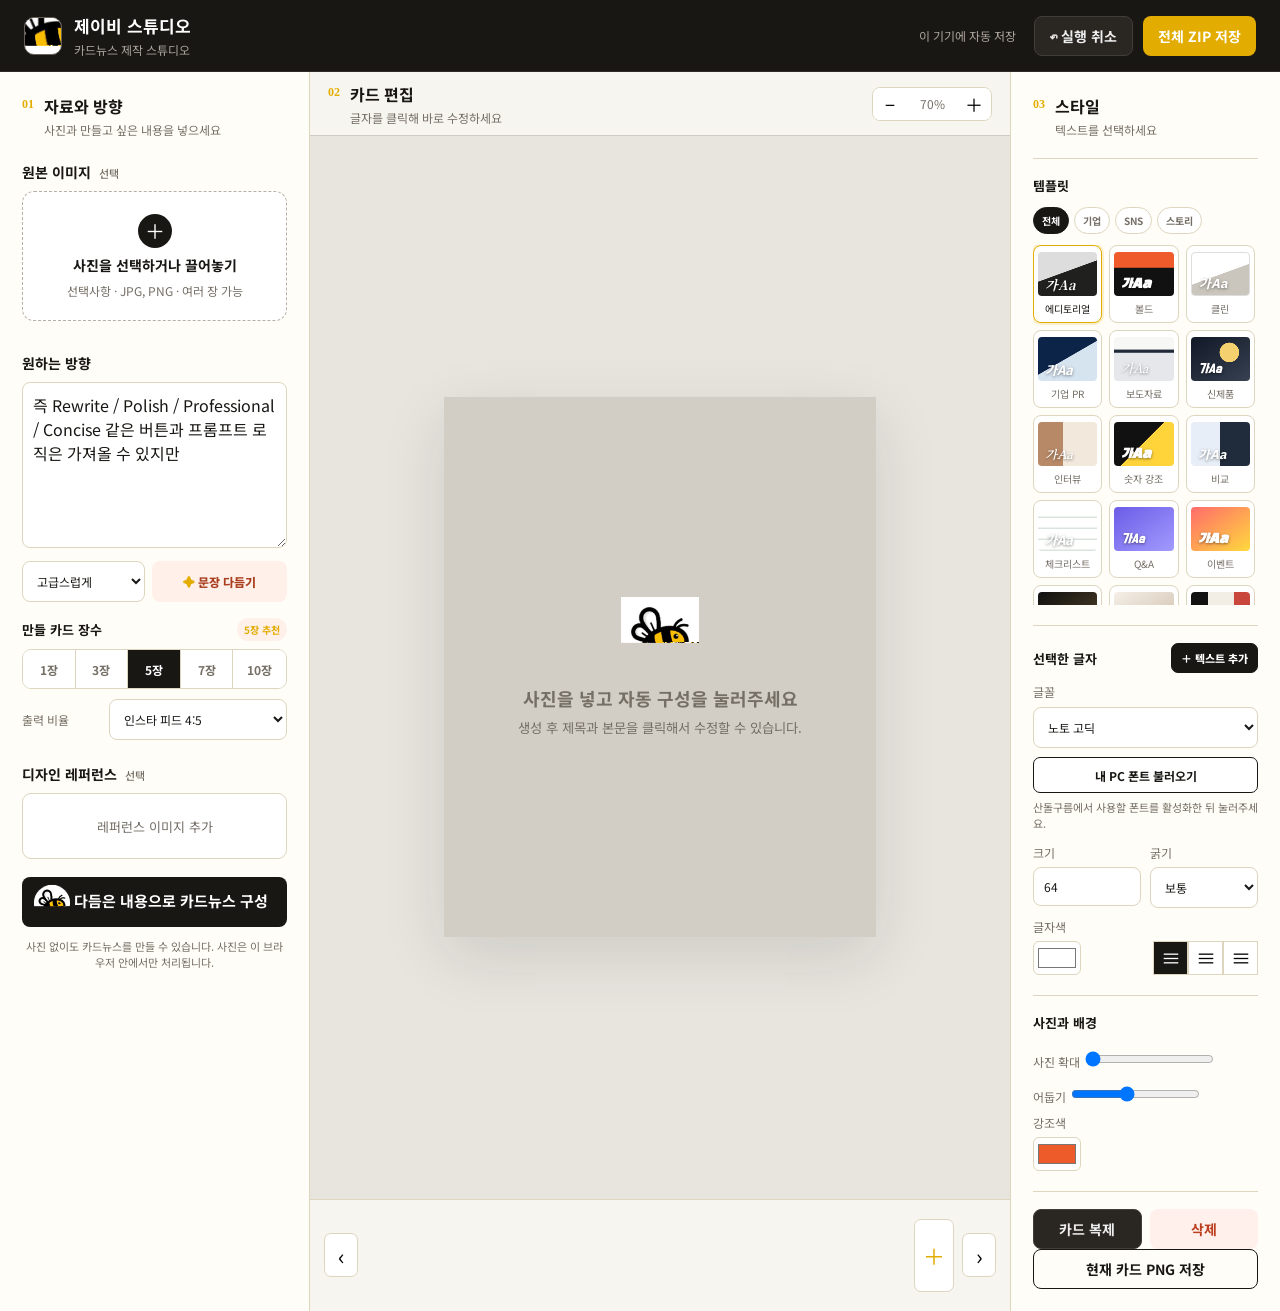
==== index.html @ f5974ac3 "Bust CSS cache for bee logo display" ====
<!doctype html>
<html lang="ko">
<head>
  <meta charset="UTF-8" />
  <meta name="viewport" content="width=device-width, initial-scale=1.0" />
  <meta name="theme-color" content="#191714" />
  <meta name="description" content="사진과 방향성을 넣어 편집 가능한 카드뉴스를 자동 구성하는 제작 도구" />
  <title>제이비 스튜디오</title>
  <link rel="preconnect" href="https://fonts.googleapis.com" />
  <link rel="preconnect" href="https://fonts.gstatic.com" crossorigin />
  <link href="https://fonts.googleapis.com/css2?family=Black+Han+Sans&family=Do+Hyeon&family=Gowun+Batang:wght@400;700&family=IBM+Plex+Sans+KR:wght@400;600;700&family=Nanum+Myeongjo:wght@400;700;800&family=Noto+Sans+KR:wght@400;600;700;900&family=Noto+Serif+KR:wght@400;600;700;900&display=swap" rel="stylesheet" />
  <link rel="manifest" href="./manifest.webmanifest" />
  <link rel="icon" type="image/png" href="./logo-bee.png?v=1" />
  <link rel="stylesheet" href="./app.css?v=20260922-logozoom1" />
</head>
<body>
  <header class="topbar">
    <div class="brand">
      <span class="brand-mark bee-mark"><img src="./logo-bee.png?v=1" alt="제이비 스튜디오 벌 캐릭터"></span>
      <div><strong>제이비 스튜디오</strong><small>카드뉴스 제작 스튜디오</small></div>
    </div>
    <div class="top-actions">
      <span id="saveState" class="save-state">이 기기에 자동 저장</span>
      <button class="button ghost" id="undoBtn" title="실행 취소">↶ <span>실행 취소</span></button>
      <button class="button primary" id="downloadAllBtn">전체 ZIP 저장</button>
    </div>
  </header>

  <main class="workspace">
    <aside class="setup-panel panel">
      <div class="panel-title"><span>01</span><div><strong>자료와 방향</strong><small>사진과 만들고 싶은 내용을 넣으세요</small></div></div>

      <label class="field-label" for="imageInput">원본 이미지 <em>선택</em></label>
      <label class="dropzone" id="dropzone">
        <input id="imageInput" type="file" accept="image/*" multiple hidden />
        <span class="drop-icon">＋</span>
        <strong>사진을 선택하거나 끌어놓기</strong>
        <small>선택사항 · JPG, PNG · 여러 장 가능</small>
      </label>
      <div id="imageList" class="image-list"></div>

      <label class="field-label" for="directionInput">원하는 방향</label>
      <textarea id="directionInput" rows="6" placeholder="예) 신제품 발표 현장을 소개하는 카드뉴스. 전문적이지만 어렵지 않게, 첫 장은 강한 제목으로 만들어줘.">즉 Rewrite / Polish / Professional / Concise 같은 버튼과 프롬프트 로직은 가져올 수 있지만</textarea>
      <div class="wash-tools">
        <select id="toneSelect" aria-label="문장 톤">
          <option value="premium">고급스럽게</option>
          <option value="press">보도자료 톤</option>
          <option value="social">친근한 SNS 톤</option>
          <option value="bold">짧고 강하게</option>
          <option value="warm">따뜻하고 감성적으로</option>
        </select>
        <button id="polishDirection" type="button"><span>✦</span> 문장 다듬기</button>
      </div>
      <button id="restoreDirection" class="restore-direction" type="button" hidden>원래 문장으로 되돌리기</button>

      <div class="count-section">
        <div class="count-heading"><span>만들 카드 장수</span><small>5장 추천</small></div>
        <input id="cardCount" type="hidden" value="5" />
        <div class="count-tabs" role="group" aria-label="만들 카드 장수">
          <button type="button" data-count="1">1장</button>
          <button type="button" data-count="3">3장</button>
          <button type="button" data-count="5" class="active">5장</button>
          <button type="button" data-count="7">7장</button>
          <button type="button" data-count="10">10장</button>
        </div>
      </div>
      <div class="ratio-field">
        <label for="ratioSelect">출력 비율</label>
        <select id="ratioSelect"><option value="4:5" selected>인스타 피드 4:5</option><option value="1:1">정사각형 1:1</option><option value="9:16">스토리·릴스 9:16</option></select>
      </div>

      <label class="field-label" for="referenceInput">디자인 레퍼런스 <em>선택</em></label>
      <label class="reference-box" id="referenceBox">
        <input id="referenceInput" type="file" accept="image/*" hidden />
        <span id="referenceText">레퍼런스 이미지 추가</span>
        <img id="referencePreview" alt="" hidden />
      </label>

      <button id="generateBtn" class="button generate"><img class="button-bee" src="./logo-bee.png?v=1" alt=""> 다듬은 내용으로 카드뉴스 구성</button>
      <p class="privacy-note">사진 없이도 카드뉴스를 만들 수 있습니다. 사진은 이 브라우저 안에서만 처리됩니다.</p>
    </aside>

    <section class="editor-panel">
      <div class="editor-toolbar">
        <div class="step-title"><span>02</span><div><strong>카드 편집</strong><small>글자를 클릭해 바로 수정하세요</small></div></div>
        <div class="zoom-group">
          <button id="zoomOut" aria-label="축소">−</button><span id="zoomValue">70%</span><button id="zoomIn" aria-label="확대">＋</button>
        </div>
      </div>
      <div class="stage-wrap" id="stageWrap">
        <div id="stageScaler" class="stage-scaler">
          <div id="cardStage" class="card-stage" aria-label="카드 편집 화면">
            <div class="empty-stage" id="emptyStage">
              <img class="empty-bee" src="./logo-bee.png?v=1" alt=""><strong>사진을 넣고 자동 구성을 눌러주세요</strong><small>생성 후 제목과 본문을 클릭해서 수정할 수 있습니다.</small>
            </div>
          </div>
        </div>
      </div>
      <div class="page-strip">
        <button id="prevPage" class="strip-nav" aria-label="이전 카드">‹</button>
        <div id="thumbnails" class="thumbnails"></div>
        <button id="addPage" class="add-page" title="카드 추가">＋</button>
        <button id="nextPage" class="strip-nav" aria-label="다음 카드">›</button>
      </div>
    </section>

    <aside class="style-panel panel">
      <div class="panel-title"><span>03</span><div><strong>스타일</strong><small id="selectionLabel">텍스트를 선택하세요</small></div></div>

      <div class="style-section">
        <h3>템플릿</h3>
        <div class="template-filter" role="group" aria-label="템플릿 카테고리">
          <button class="active" data-template-filter="all">전체</button>
          <button data-template-filter="business">기업</button>
          <button data-template-filter="social">SNS</button>
          <button data-template-filter="story">스토리</button>
        </div>
        <div class="template-grid template-gallery">
          <button class="template active" data-template="editorial" data-category="business"><i class="t-editorial"></i><span>에디토리얼</span></button>
          <button class="template" data-template="bold" data-category="social"><i class="t-bold"></i><span>볼드</span></button>
          <button class="template" data-template="clean" data-category="business"><i class="t-clean"></i><span>클린</span></button>
          <button class="template" data-template="corporate" data-category="business"><i class="t-corporate"></i><span>기업 PR</span></button>
          <button class="template" data-template="press" data-category="business"><i class="t-press"></i><span>보도자료</span></button>
          <button class="template" data-template="product" data-category="business"><i class="t-product"></i><span>신제품</span></button>
          <button class="template" data-template="interview" data-category="story"><i class="t-interview"></i><span>인터뷰</span></button>
          <button class="template" data-template="stats" data-category="business"><i class="t-stats"></i><span>숫자 강조</span></button>
          <button class="template" data-template="compare" data-category="business"><i class="t-compare"></i><span>비교</span></button>
          <button class="template" data-template="checklist" data-category="social"><i class="t-checklist"></i><span>체크리스트</span></button>
          <button class="template" data-template="qa" data-category="social"><i class="t-qa"></i><span>Q&A</span></button>
          <button class="template" data-template="event" data-category="social"><i class="t-event"></i><span>이벤트</span></button>
          <button class="template" data-template="premium" data-category="story"><i class="t-premium"></i><span>프리미엄</span></button>
          <button class="template" data-template="quote" data-category="story"><i class="t-quote"></i><span>인용문</span></button>
          <button class="template" data-template="magazine" data-category="story"><i class="t-magazine"></i><span>매거진</span></button>
          <button class="template" data-template="announcement" data-category="business"><i class="t-announcement"></i><span>공지형</span></button>
          <button class="template" data-template="tips" data-category="social"><i class="t-tips"></i><span>팁 리스트</span></button>
          <button class="template" data-template="profile" data-category="story"><i class="t-profile"></i><span>프로필 카드</span></button>
          <button class="template" data-template="minimalcenter" data-category="story"><i class="t-minimalcenter"></i><span>미니멀 센터</span></button>
        </div>
      </div>

      <div class="style-section" id="textControls">
        <div class="text-section-head"><h3>선택한 글자</h3><button id="addTextLayer" class="add-text-button" type="button">＋ 텍스트 추가</button></div>
        <label class="control-label">글꼴
          <select id="fontFamily">
            <option value="'Noto Sans KR', Pretendard, Arial, sans-serif">노토 고딕</option>
            <option value="'IBM Plex Sans KR', Pretendard, Arial, sans-serif">IBM Plex KR</option>
            <option value="'Noto Serif KR', 'Nanum Myeongjo', serif">노토 명조</option>
            <option value="'Nanum Myeongjo', 'Noto Serif KR', serif">나눔명조</option>
            <option value="'Gowun Batang', 'Noto Serif KR', serif">고운바탕</option>
            <option value="'Do Hyeon', 'Noto Sans KR', sans-serif">도현</option>
            <option value="'Black Han Sans', 'Noto Sans KR', sans-serif">블랙한산스</option>
          </select>
        </label>
        <button id="loadLocalFonts" class="local-font-button" type="button">내 PC 폰트 불러오기</button>
        <p id="localFontStatus" class="local-font-status">산돌구름에서 사용할 폰트를 활성화한 뒤 눌러주세요.</p>
        <div class="split-fields">
          <label><span>크기</span><input id="fontSize" type="number" min="18" max="160" value="64" /></label>
          <label><span>굵기</span><select id="fontWeight"><option value="400">보통</option><option value="600">굵게</option><option value="800">매우 굵게</option></select></label>
        </div>
        <div class="color-row">
          <label><span>글자색</span><input id="fontColor" type="color" value="#ffffff" /></label>
          <div class="align-buttons" role="group" aria-label="정렬">
            <button data-align="left" class="active">≡</button><button data-align="center">≡</button><button data-align="right">≡</button>
          </div>
        </div>
      </div>

      <div class="style-section">
        <h3>사진과 배경</h3>
        <label class="control-label">사진 확대 <input id="imageZoom" type="range" min="100" max="200" value="100" /></label>
        <label class="control-label">어둡기 <input id="overlayStrength" type="range" min="0" max="80" value="34" /></label>
        <label class="control-label">강조색 <input id="accentColor" type="color" value="#ee5b2b" /></label>
      </div>

      <div class="style-section page-actions">
        <button id="duplicatePage" class="button ghost">카드 복제</button>
        <button id="deletePage" class="button danger">삭제</button>
      </div>
      <button id="downloadPageBtn" class="button outline">현재 카드 PNG 저장</button>
    </aside>
  </main>

  <div class="toast" id="toast" role="status"></div>
  <script src="./app.js?v=20260922-templatefix2"></script>
</body>
</html>
---- app.css ----
:root{--ink:#191714;--paper:#f7f2df;--panel:#fffdf7;--line:#ddd5bd;--accent:#e2ad00;--muted:#756f66;--white:#fff;--shadow:0 20px 60px rgba(28,24,18,.12)}
*{box-sizing:border-box}
html,body{margin:0;min-height:100%;font-family:Pretendard,"Noto Sans KR",Arial,sans-serif;color:var(--ink);background:var(--paper)}
button,input,textarea,select{font:inherit}
button{cursor:pointer}
.topbar{height:72px;padding:0 24px;background:var(--ink);color:#fff;display:flex;align-items:center;justify-content:space-between;border-bottom:1px solid #2e2a25}
.brand{display:flex;align-items:center;gap:12px}.brand-mark{width:38px;height:38px;border:1px solid #686158;border-radius:10px;display:grid;place-items:center;color:var(--accent);font-family:Georgia,serif;font-size:24px;font-weight:700}.bee-mark{background:#fff;overflow:hidden;padding:0}.bee-mark img{width:100%;height:100%;object-fit:cover;object-position:center;display:block;transform:scale(3.15);transform-origin:center}.brand div,.panel-title div,.step-title div{display:flex;flex-direction:column;gap:3px}.brand strong{font-size:17px}.brand small{font-size:12px;color:#aaa49b}
.top-actions{display:flex;align-items:center;gap:10px}.save-state{font-size:12px;color:#aaa49b;margin-right:8px}
.button{border:0;border-radius:8px;min-height:40px;padding:0 15px;font-weight:700;font-size:14px}.button.primary{background:var(--accent);color:#fff}.button.ghost{background:#2a2723;color:#eee;border:1px solid #423d37}.button.outline{width:100%;background:transparent;border:1px solid var(--ink);color:var(--ink)}.button.danger{background:#fff0ec;color:#bc3f20}
.workspace{display:grid;grid-template-columns:310px minmax(520px,1fr) 270px;min-height:calc(100vh - 72px)}
.panel{background:var(--panel);padding:22px;border-right:1px solid var(--line);overflow-y:auto}.style-panel{border-right:0;border-left:1px solid var(--line)}
.panel-title,.step-title{display:flex;align-items:flex-start;gap:10px}.panel-title>span,.step-title>span{font:700 12px Georgia,serif;color:var(--accent);padding-top:3px}.panel-title strong,.step-title strong{font-size:16px}.panel-title small,.step-title small{font-size:12px;color:var(--muted)}
.field-label{display:block;font-weight:700;font-size:14px;margin:24px 0 9px}.field-label em{font-size:11px;color:var(--muted);font-style:normal;font-weight:500;margin-left:4px}
.dropzone{min-height:130px;border:1.5px dashed #b6afa4;border-radius:12px;display:flex;flex-direction:column;align-items:center;justify-content:center;gap:7px;background:#fff;transition:.2s}.dropzone.drag{border-color:var(--accent);background:#fff7f3}.dropzone strong{font-size:14px}.dropzone small{font-size:12px;color:var(--muted)}.drop-icon{width:34px;height:34px;border-radius:50%;background:var(--ink);color:#fff;display:grid;place-items:center;font-size:20px}
.image-list{display:flex;gap:6px;flex-wrap:wrap;margin-top:8px}.image-chip{width:46px;height:46px;border-radius:7px;overflow:hidden;position:relative;border:1px solid var(--line);background:#ddd}.image-chip img{width:100%;height:100%;object-fit:cover}.image-chip button{position:absolute;right:1px;top:1px;border:0;width:17px;height:17px;border-radius:50%;background:#000b;color:#fff;line-height:14px;padding:0}
textarea,select,input[type=number]{width:100%;border:1px solid var(--line);background:#fff;border-radius:8px;padding:10px;color:var(--ink);outline:none}textarea:focus,select:focus,input:focus{border-color:var(--accent)}
.wash-tools{display:grid;grid-template-columns:1fr 1.1fr;gap:7px;margin-top:8px}.wash-tools select{font-size:12px}.wash-tools button{border:0;border-radius:8px;background:#fff0ea;color:#a93f1e;font-size:12px;font-weight:800}.wash-tools button span{color:var(--accent)}.restore-direction{border:0;background:transparent;color:var(--muted);font-size:11px;text-decoration:underline;padding:7px 2px 0}
.split-fields{display:grid;grid-template-columns:1fr 1fr;gap:9px;margin-top:10px}.split-fields label,.control-label{font-size:12px;color:var(--muted)}.split-fields label span,.control-label{display:block}.split-fields select,.split-fields input{margin-top:6px}
.count-section{margin-top:16px}.count-heading{display:flex;align-items:center;justify-content:space-between;font-size:13px;font-weight:700;margin-bottom:8px}.count-heading small{font-size:10px;color:var(--accent);background:#fff0ea;border-radius:20px;padding:4px 7px}.count-tabs{display:grid;grid-template-columns:repeat(5,1fr);border:1px solid var(--line);border-radius:9px;overflow:hidden;background:#fff}.count-tabs button{height:38px;border:0;border-right:1px solid var(--line);background:#fff;color:var(--muted);font-size:12px;font-weight:700}.count-tabs button:last-child{border-right:0}.count-tabs button.active{background:var(--ink);color:#fff}.ratio-field{display:grid;grid-template-columns:78px 1fr;align-items:center;gap:9px;margin-top:10px}.ratio-field label{font-size:12px;color:var(--muted)}.ratio-field select{font-size:12px}
.reference-box{height:66px;border:1px solid var(--line);border-radius:9px;background:#fff;display:flex;align-items:center;justify-content:center;overflow:hidden;font-size:13px;color:var(--muted)}.reference-box img{width:100%;height:100%;object-fit:cover}
.generate{width:100%;height:50px;margin-top:18px;background:var(--ink);color:#fff;font-size:15px}.generate span{color:var(--accent);margin-right:7px}.button-bee{width:22px;height:22px;object-fit:cover;object-position:center;transform:scale(1.65);vertical-align:middle;margin-right:7px;border-radius:50%}.privacy-note{text-align:center;font-size:11px;color:var(--muted)}
.editor-panel{min-width:0;display:flex;flex-direction:column;background:#e8e5df}.editor-toolbar{height:64px;padding:0 18px;display:flex;align-items:center;justify-content:space-between;border-bottom:1px solid #d1ccc3;background:#f7f5f0}.zoom-group{display:flex;align-items:center;background:#fff;border:1px solid var(--line);border-radius:8px;overflow:hidden}.zoom-group button{border:0;background:#fff;width:34px;height:32px;font-size:18px}.zoom-group span{font-size:12px;width:50px;text-align:center;color:var(--muted)}
.stage-wrap{flex:1;min-height:530px;overflow:auto;display:flex;align-items:center;justify-content:center;padding:28px}.stage-scaler{position:relative;transform-origin:center center}.card-stage{position:relative;width:432px;height:540px;background:#d2cec6;overflow:hidden;box-shadow:var(--shadow);isolation:isolate}.empty-stage{position:absolute;inset:0;display:flex;flex-direction:column;align-items:center;justify-content:center;text-align:center;padding:40px;color:#766f65}.empty-bee{width:78px;height:78px;object-fit:contain;margin-bottom:10px}.empty-stage strong{font-size:18px}.empty-stage small{margin-top:7px;line-height:1.5}
.stage-bg{position:absolute;inset:0;background-size:cover;background-position:center;transform-origin:center}.stage-overlay{position:absolute;inset:0;background:linear-gradient(180deg,rgba(0,0,0,.1),rgba(0,0,0,.72));pointer-events:none}
.text-layer{position:absolute;min-width:80px;max-width:90%;padding:4px 6px;color:#fff;white-space:pre-wrap;line-height:1.18;outline:1px solid transparent;cursor:move;user-select:none}.text-layer:hover{outline:1px dashed #fff8}.text-layer.selected{outline:2px solid var(--accent);background:rgba(0,0,0,.12)}.text-layer[contenteditable=true]{cursor:text;user-select:text}.text-layer .edit-hint{display:none}
.page-strip{height:112px;background:#f7f5f0;border-top:1px solid var(--line);display:flex;align-items:center;gap:8px;padding:12px 14px}.thumbnails{display:flex;gap:8px;overflow-x:auto;flex:1;height:86px;padding:2px}.thumb{flex:0 0 58px;height:73px;border:2px solid transparent;border-radius:5px;overflow:hidden;position:relative;background:#333;padding:0}.thumb.active{border-color:var(--accent)}.thumb img{width:100%;height:100%;object-fit:cover;opacity:.78}.thumb span{position:absolute;left:3px;bottom:2px;color:#fff;font-size:10px;text-shadow:0 1px 3px #000}.strip-nav,.add-page{border:1px solid var(--line);background:#fff;border-radius:7px;width:34px;height:44px;font-size:22px}.add-page{height:73px;flex:0 0 40px;color:var(--accent)}
.style-section{border-top:1px solid var(--line);padding-top:17px;margin-top:20px}.style-section h3{font-size:13px;margin:0 0 12px}.template-grid{display:grid;grid-template-columns:repeat(3,1fr);gap:7px}.template{border:1px solid var(--line);background:#fff;border-radius:8px;padding:6px 4px;color:var(--muted);font-size:10px}.template.active{border-color:var(--accent);color:var(--ink)}.template i{display:block;height:44px;border-radius:4px;margin-bottom:5px}.t-editorial{background:linear-gradient(160deg,#ddd 0 45%,#20201e 46%)}.t-bold{background:linear-gradient(#ef5b2a 0 35%,#111 36%)}.t-clean{background:linear-gradient(160deg,#fff 0 50%,#cac6bd 51%);border:1px solid #ddd}
.control-label select,.control-label input{margin-top:7px;margin-bottom:12px}.color-row{display:flex;align-items:end;justify-content:space-between;margin-top:10px}.color-row label{font-size:12px;color:var(--muted)}input[type=color]{display:block;margin-top:6px;width:48px;height:34px;padding:2px;border:1px solid var(--line);border-radius:6px;background:#fff}.align-buttons{display:flex}.align-buttons button{width:35px;height:34px;border:1px solid var(--line);background:#fff;font-size:20px}.align-buttons button:nth-child(2){transform:rotate(0);text-align:center}.align-buttons button.active{background:var(--ink);color:#fff}.page-actions{display:grid;grid-template-columns:1fr 1fr;gap:8px}.page-actions .button{padding:0 8px}
.local-font-button{width:100%;height:36px;border:1px solid var(--ink);border-radius:7px;background:#fff;color:var(--ink);font-size:12px;font-weight:700;margin:-3px 0 0}.local-font-button:hover{background:var(--ink);color:#fff}.local-font-status{font-size:11px;line-height:1.45;color:var(--muted);margin:7px 0 12px}.local-font-status.success{color:#287047}.local-font-status.error{color:#b3442b}
.toast{position:fixed;left:50%;bottom:26px;transform:translate(-50%,30px);background:var(--ink);color:#fff;padding:12px 18px;border-radius:9px;opacity:0;pointer-events:none;transition:.25s;z-index:100;font-size:14px;box-shadow:var(--shadow)}.toast.show{opacity:1;transform:translate(-50%,0)}
@media(max-width:1050px){.workspace{grid-template-columns:280px minmax(420px,1fr)}.style-panel{grid-column:1/-1;border-left:0;border-top:1px solid var(--line);display:grid;grid-template-columns:repeat(4,1fr);gap:16px}.style-panel>.panel-title{grid-column:1/-1}.style-section{margin-top:0}.style-panel>.button{align-self:end}.stage-wrap{min-height:600px}}
@media(max-width:760px){.topbar{padding:0 12px}.brand small,.save-state,.top-actions .ghost span{display:none}.top-actions{gap:6px}.button{padding:0 10px}.workspace{display:block}.setup-panel,.style-panel{border:0}.editor-panel{min-height:760px}.style-panel{display:block}.stage-wrap{padding:20px 8px;min-height:610px}.card-stage{width:324px;height:405px}.page-strip{position:sticky;bottom:0}.panel{overflow:visible}}

/* Template gallery upgrade */
.template-filter{display:flex;gap:5px;overflow-x:auto;margin-bottom:9px;padding-bottom:2px}.template-filter button{flex:0 0 auto;border:1px solid var(--line);background:#fff;border-radius:999px;padding:5px 8px;font-size:10px;font-weight:700;color:var(--muted)}.template-filter button.active{background:var(--ink);border-color:var(--ink);color:#fff}.template-gallery{grid-template-columns:repeat(3,1fr);max-height:360px;overflow-y:auto;padding-right:3px}.template[hidden]{display:none}.t-corporate{background:linear-gradient(150deg,#0b2447 0 48%,#d6e4f0 49%)}.t-press{background:linear-gradient(#f7f7f5 0 28%,#1f2937 29% 35%,#e5e7eb 36%)}.t-product{background:radial-gradient(circle at 65% 35%,#f4d06f 0 20%,transparent 21%),linear-gradient(145deg,#111827,#374151)}.t-interview{background:linear-gradient(90deg,#b88967 0 42%,#f2e8dc 43%)}.t-stats{background:linear-gradient(135deg,#111 0 48%,#ffd43b 49%)}.t-compare{background:linear-gradient(90deg,#e7eef7 0 49%,#202b3c 50%)}.t-checklist{background:repeating-linear-gradient(180deg,#fff 0 9px,#d9e4dc 10px 11px)}.t-qa{background:linear-gradient(145deg,#6c5ce7,#a29bfe)}.t-event{background:linear-gradient(145deg,#ff6b6b,#ffd93d)}.t-premium{background:linear-gradient(145deg,#101010,#3a3020 60%,#c9a85c)}.t-quote{background:linear-gradient(145deg,#f4efe7,#cdbca8)}.t-magazine{background:linear-gradient(90deg,#111 0 28%,#f2eee6 29% 72%,#c9463d 73%)}

/* Rich template layers */
.template-decor{position:absolute;z-index:2;pointer-events:none;box-sizing:border-box}.text-layer{z-index:3}.stage-overlay{z-index:1}.stage-bg{z-index:0}.decor-symbol{font-family:Georgia,serif;line-height:.8}.decor-badge{display:grid;place-items:center;border-radius:50%;font-weight:900;color:#fff;line-height:1}.decor-kicker{color:#fff;font-weight:800;letter-spacing:.14em}.template{transition:transform .12s ease,border-color .12s ease,box-shadow .12s ease}.template:hover{transform:translateY(-1px);border-color:#aaa}.template.active{box-shadow:0 0 0 2px rgba(226,173,0,.18)}

/* Template typography personalities */
.template i{position:relative;overflow:hidden}.template i::after{content:"가Aa";position:absolute;left:7px;bottom:5px;font-size:13px;line-height:1;font-weight:700;color:#fff;text-shadow:0 1px 3px rgba(0,0,0,.45)}
.t-editorial::after{font-family:'Noto Serif KR',serif}.t-bold::after{font-family:'Black Han Sans',sans-serif;font-weight:400}.t-clean::after{font-family:'IBM Plex Sans KR',sans-serif;color:#222;text-shadow:none}.t-corporate::after{font-family:'Noto Sans KR',sans-serif}.t-press::after{font-family:'Nanum Myeongjo',serif;color:#172033;text-shadow:none}.t-product::after{font-family:'Do Hyeon',sans-serif}.t-interview::after{font-family:'Gowun Batang',serif}.t-stats::after{font-family:'Black Han Sans',sans-serif;color:#111;text-shadow:none}.t-compare::after{font-family:'IBM Plex Sans KR',sans-serif}.t-checklist::after{font-family:'Noto Sans KR',sans-serif;color:#173222;text-shadow:none}.t-qa::after{font-family:'Do Hyeon',sans-serif}.t-event::after{font-family:'Black Han Sans',sans-serif}.t-premium::after{font-family:'Nanum Myeongjo',serif}.t-quote::after{font-family:'Gowun Batang',serif;color:#4d3a2e;text-shadow:none}.t-magazine::after{font-family:'Nanum Myeongjo',serif}

/* OpenDesign-inspired template set (original adaptation) */
.t-announcement{background:linear-gradient(90deg,#2563eb 0 7%,#fff 7% 100%);border:1px solid #dbe2ea}.t-tips{background:linear-gradient(145deg,#fafaf9,#d9f0e9)}.t-profile{background:radial-gradient(circle at 50% 30%,#a78bfa 0 18%,transparent 19%),linear-gradient(#18181b,#27272a)}.t-minimalcenter{background:linear-gradient(145deg,#f8fafc,#e2e8f0)}
.t-announcement::after{font-family:'Noto Sans KR',sans-serif;color:#172033;text-shadow:none}.t-tips::after{font-family:'IBM Plex Sans KR',sans-serif;color:#1c1917;text-shadow:none}.t-profile::after{font-family:'Noto Sans KR',sans-serif}.t-minimalcenter::after{font-family:'Gowun Batang',serif;color:#0f172a;text-shadow:none}
.text-section-head{display:flex;align-items:center;justify-content:space-between;gap:8px;margin-bottom:10px}.text-section-head h3{margin:0}.add-text-button{border:1px solid var(--ink);background:var(--ink);color:#fff;border-radius:7px;padding:6px 9px;font-size:11px;font-weight:800;white-space:nowrap}.add-text-button:hover{opacity:.88}.decor-tip-number{display:grid;place-items:center;border-radius:50%;color:#fff;font-weight:800;line-height:1}

/* Text-only card support */
.stage-bg.text-only{transform:none!important}.thumb-text-only{position:absolute;inset:0;display:block}.thumb:has(.thumb-text-only) span{background:rgba(0,0,0,.45);border-radius:3px;padding:1px 3px}#imageZoom:disabled{opacity:.38;cursor:not-allowed}
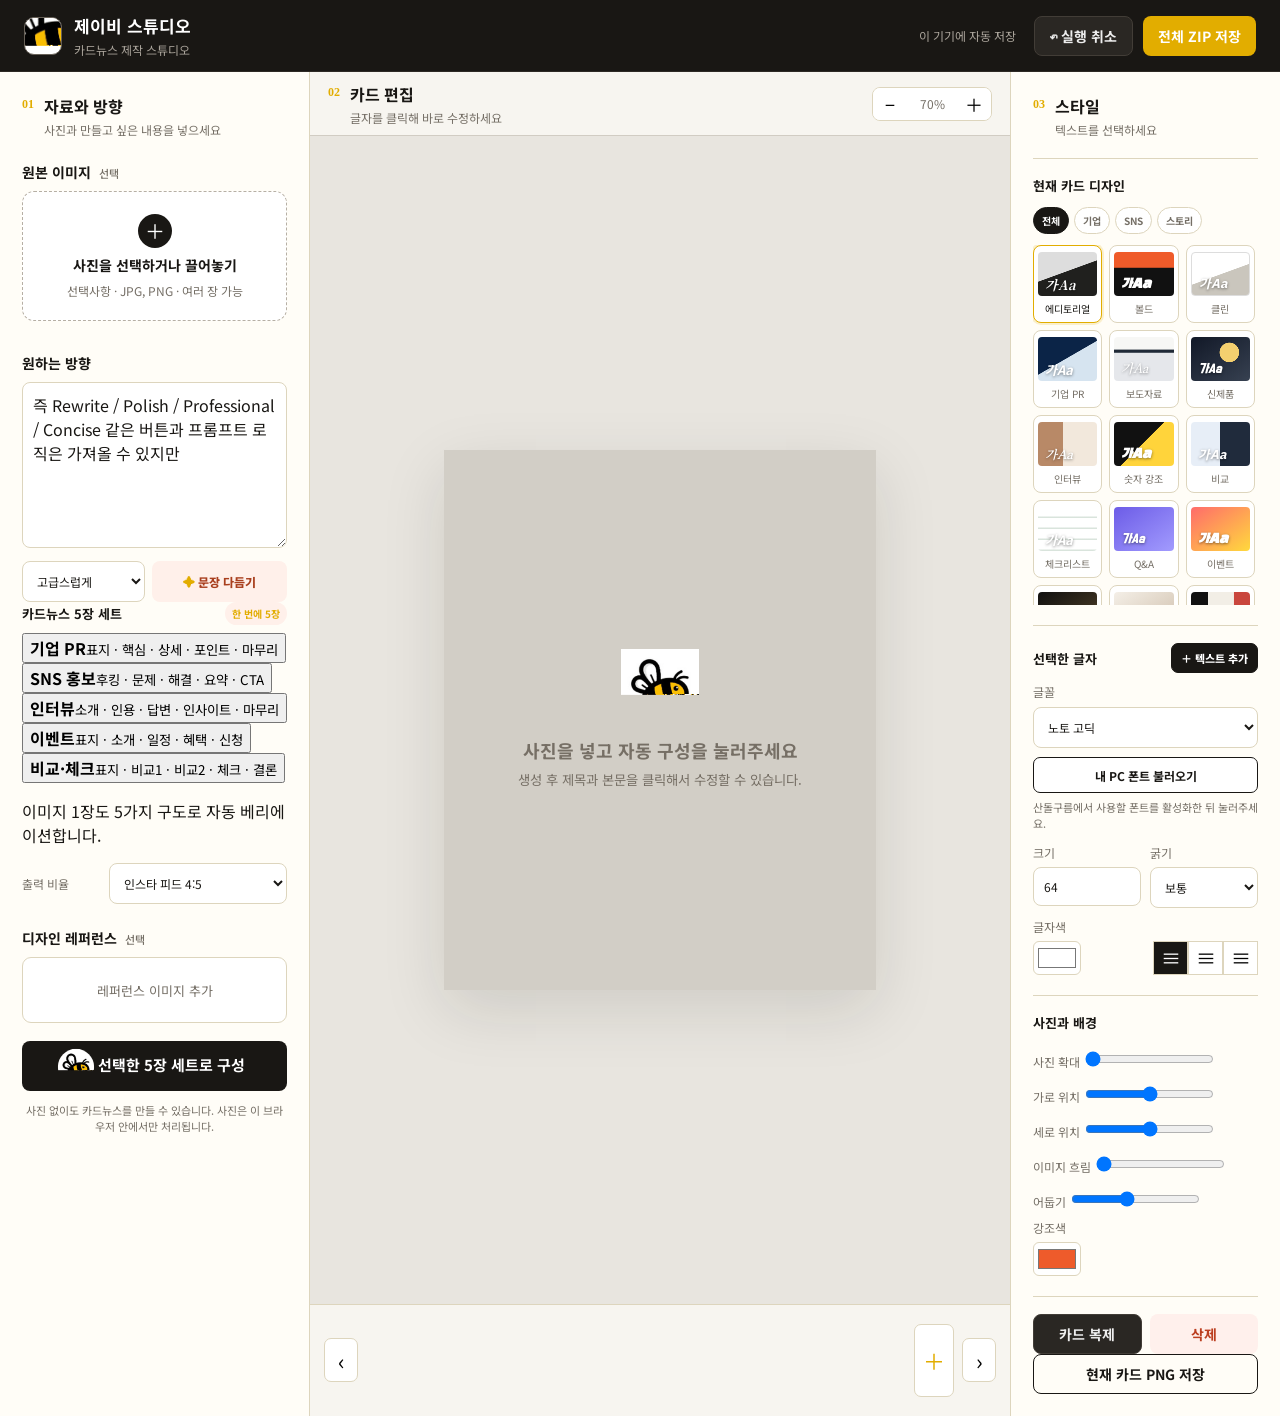
==== commit e8478fdc: "Add five-card set selector and image controls" ====
--- a/index.html
+++ b/index.html
@@ -10,13 +10,13 @@
   <link rel="preconnect" href="https://fonts.gstatic.com" crossorigin />
   <link href="https://fonts.googleapis.com/css2?family=Black+Han+Sans&family=Do+Hyeon&family=Gowun+Batang:wght@400;700&family=IBM+Plex+Sans+KR:wght@400;600;700&family=Nanum+Myeongjo:wght@400;700;800&family=Noto+Sans+KR:wght@400;600;700;900&family=Noto+Serif+KR:wght@400;600;700;900&display=swap" rel="stylesheet" />
   <link rel="manifest" href="./manifest.webmanifest" />
-  <link rel="icon" type="image/png" href="./logo-bee.png?v=1" />
-  <link rel="stylesheet" href="./app.css?v=20260922-logozoom1" />
+  <link rel="icon" type="image/png" href="./logo-bee.png?v=2" />
+  <link rel="stylesheet" href="./app.css?v=20260922-set5a" />
 </head>
 <body>
   <header class="topbar">
     <div class="brand">
-      <span class="brand-mark bee-mark"><img src="./logo-bee.png?v=1" alt="제이비 스튜디오 벌 캐릭터"></span>
+      <span class="brand-mark bee-mark"><img src="./logo-bee.png?v=2" alt="제이비 스튜디오 벌 캐릭터"></span>
       <div><strong>제이비 스튜디오</strong><small>카드뉴스 제작 스튜디오</small></div>
     </div>
     <div class="top-actions">
@@ -53,16 +53,17 @@
       </div>
       <button id="restoreDirection" class="restore-direction" type="button" hidden>원래 문장으로 되돌리기</button>
 
-      <div class="count-section">
-        <div class="count-heading"><span>만들 카드 장수</span><small>5장 추천</small></div>
+      <div class="set-section">
+        <div class="count-heading"><span>카드뉴스 5장 세트</span><small>한 번에 5장</small></div>
         <input id="cardCount" type="hidden" value="5" />
-        <div class="count-tabs" role="group" aria-label="만들 카드 장수">
-          <button type="button" data-count="1">1장</button>
-          <button type="button" data-count="3">3장</button>
-          <button type="button" data-count="5" class="active">5장</button>
-          <button type="button" data-count="7">7장</button>
-          <button type="button" data-count="10">10장</button>
+        <div class="card-set-grid" role="group" aria-label="카드뉴스 5장 세트">
+          <button type="button" class="card-set active" data-set="business"><strong>기업 PR</strong><small>표지 · 핵심 · 상세 · 포인트 · 마무리</small></button>
+          <button type="button" class="card-set" data-set="sns"><strong>SNS 홍보</strong><small>후킹 · 문제 · 해결 · 요약 · CTA</small></button>
+          <button type="button" class="card-set" data-set="interview"><strong>인터뷰</strong><small>소개 · 인용 · 답변 · 인사이트 · 마무리</small></button>
+          <button type="button" class="card-set" data-set="event"><strong>이벤트</strong><small>표지 · 소개 · 일정 · 혜택 · 신청</small></button>
+          <button type="button" class="card-set" data-set="compare"><strong>비교·체크</strong><small>표지 · 비교1 · 비교2 · 체크 · 결론</small></button>
         </div>
+        <p class="set-help">이미지 1장도 5가지 구도로 자동 베리에이션합니다.</p>
       </div>
       <div class="ratio-field">
         <label for="ratioSelect">출력 비율</label>
@@ -76,7 +77,7 @@
         <img id="referencePreview" alt="" hidden />
       </label>
 
-      <button id="generateBtn" class="button generate"><img class="button-bee" src="./logo-bee.png?v=1" alt=""> 다듬은 내용으로 카드뉴스 구성</button>
+      <button id="generateBtn" class="button generate"><img class="button-bee" src="./logo-bee.png?v=2" alt=""> 선택한 5장 세트로 구성</button>
       <p class="privacy-note">사진 없이도 카드뉴스를 만들 수 있습니다. 사진은 이 브라우저 안에서만 처리됩니다.</p>
     </aside>
 
@@ -91,7 +92,7 @@
         <div id="stageScaler" class="stage-scaler">
           <div id="cardStage" class="card-stage" aria-label="카드 편집 화면">
             <div class="empty-stage" id="emptyStage">
-              <img class="empty-bee" src="./logo-bee.png?v=1" alt=""><strong>사진을 넣고 자동 구성을 눌러주세요</strong><small>생성 후 제목과 본문을 클릭해서 수정할 수 있습니다.</small>
+              <img class="empty-bee" src="./logo-bee.png?v=2" alt=""><strong>사진을 넣고 자동 구성을 눌러주세요</strong><small>생성 후 제목과 본문을 클릭해서 수정할 수 있습니다.</small>
             </div>
           </div>
         </div>
@@ -108,7 +109,7 @@
       <div class="panel-title"><span>03</span><div><strong>스타일</strong><small id="selectionLabel">텍스트를 선택하세요</small></div></div>
 
       <div class="style-section">
-        <h3>템플릿</h3>
+        <h3>현재 카드 디자인</h3>
         <div class="template-filter" role="group" aria-label="템플릿 카테고리">
           <button class="active" data-template-filter="all">전체</button>
           <button data-template-filter="business">기업</button>
@@ -168,6 +169,9 @@
       <div class="style-section">
         <h3>사진과 배경</h3>
         <label class="control-label">사진 확대 <input id="imageZoom" type="range" min="100" max="200" value="100" /></label>
+        <label class="control-label">가로 위치 <input id="imageX" type="range" min="0" max="100" value="50" /></label>
+        <label class="control-label">세로 위치 <input id="imageY" type="range" min="0" max="100" value="50" /></label>
+        <label class="control-label">이미지 흐림 <input id="imageBlur" type="range" min="0" max="16" value="0" /></label>
         <label class="control-label">어둡기 <input id="overlayStrength" type="range" min="0" max="80" value="34" /></label>
         <label class="control-label">강조색 <input id="accentColor" type="color" value="#ee5b2b" /></label>
       </div>
@@ -181,6 +185,6 @@
   </main>
 
   <div class="toast" id="toast" role="status"></div>
-  <script src="./app.js?v=20260922-templatefix2"></script>
+  <script src="./app.js?v=20260922-set5a"></script>
 </body>
 </html>
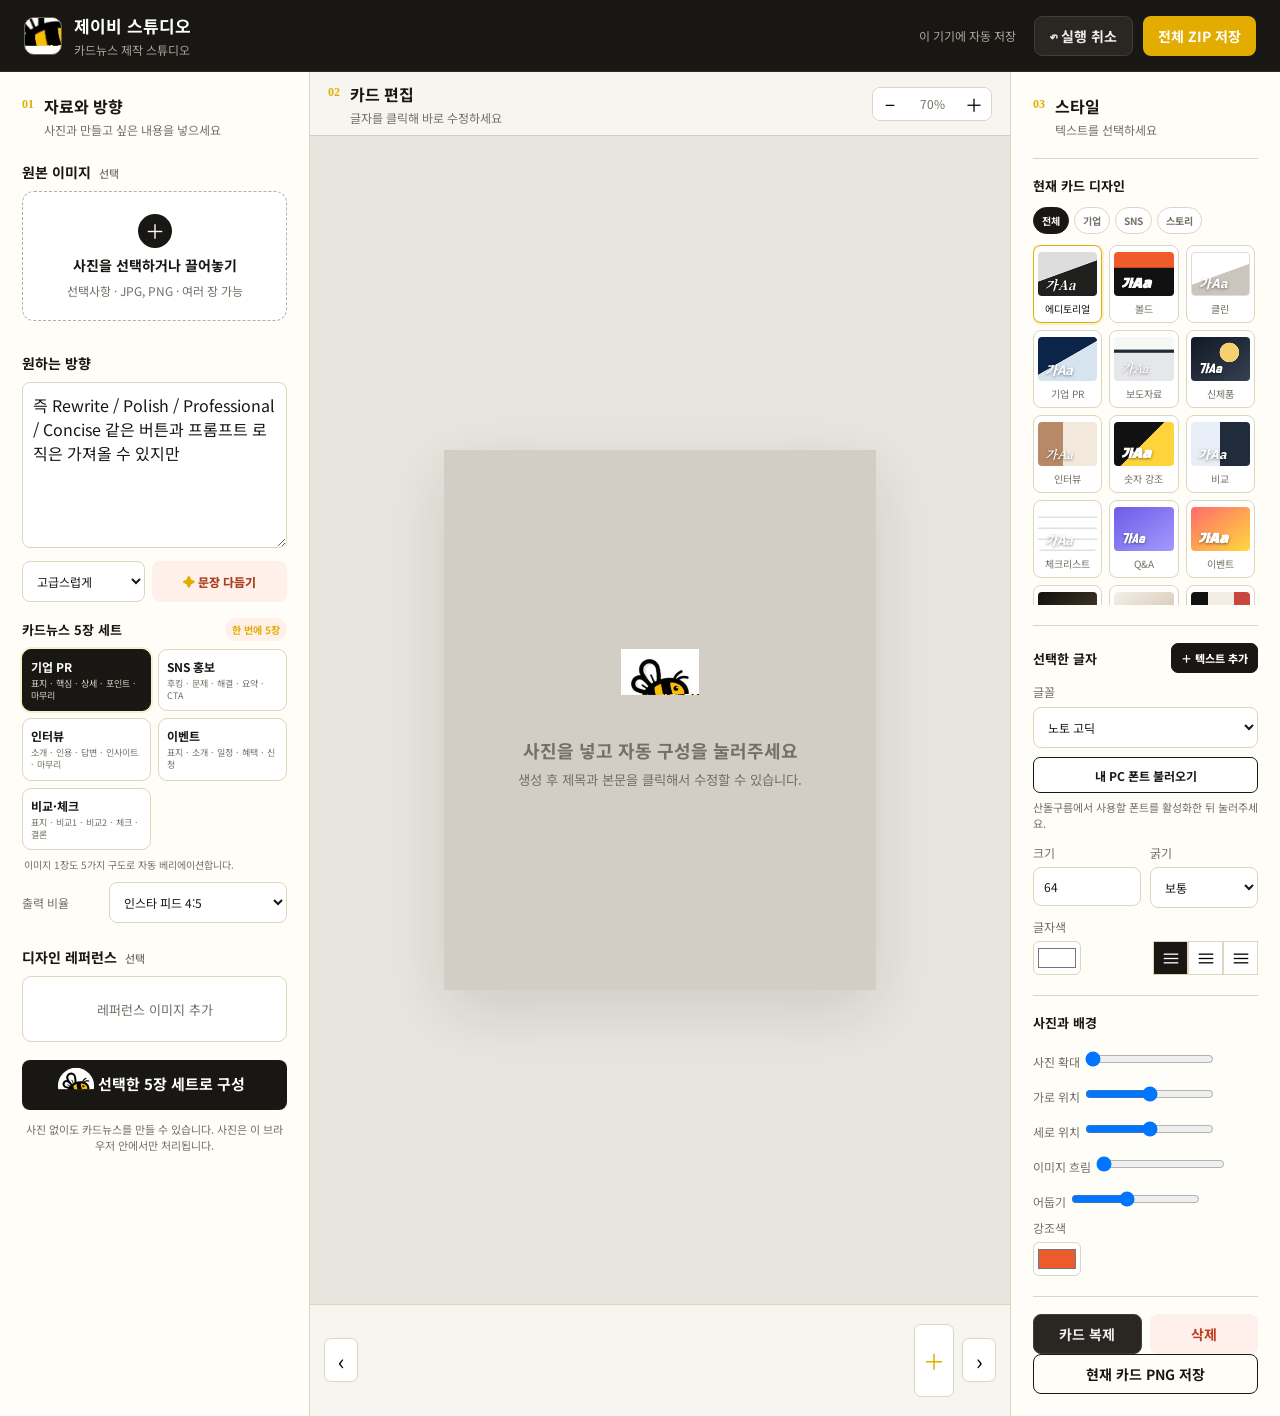
==== commit 19ccad3a: "Refresh 5-card set app bundle" ====
--- a/index.html
+++ b/index.html
@@ -185,6 +185,6 @@
   </main>
 
   <div class="toast" id="toast" role="status"></div>
-  <script src="./app.js?v=20260922-set5a"></script>
+  <script src="./app.js?v=20260922-set5b"></script>
 </body>
 </html>
--- a/app.css
+++ b/app.css
@@ -16,14 +16,14 @@
 textarea,select,input[type=number]{width:100%;border:1px solid var(--line);background:#fff;border-radius:8px;padding:10px;color:var(--ink);outline:none}textarea:focus,select:focus,input:focus{border-color:var(--accent)}
 .wash-tools{display:grid;grid-template-columns:1fr 1.1fr;gap:7px;margin-top:8px}.wash-tools select{font-size:12px}.wash-tools button{border:0;border-radius:8px;background:#fff0ea;color:#a93f1e;font-size:12px;font-weight:800}.wash-tools button span{color:var(--accent)}.restore-direction{border:0;background:transparent;color:var(--muted);font-size:11px;text-decoration:underline;padding:7px 2px 0}
 .split-fields{display:grid;grid-template-columns:1fr 1fr;gap:9px;margin-top:10px}.split-fields label,.control-label{font-size:12px;color:var(--muted)}.split-fields label span,.control-label{display:block}.split-fields select,.split-fields input{margin-top:6px}
-.count-section{margin-top:16px}.count-heading{display:flex;align-items:center;justify-content:space-between;font-size:13px;font-weight:700;margin-bottom:8px}.count-heading small{font-size:10px;color:var(--accent);background:#fff0ea;border-radius:20px;padding:4px 7px}.count-tabs{display:grid;grid-template-columns:repeat(5,1fr);border:1px solid var(--line);border-radius:9px;overflow:hidden;background:#fff}.count-tabs button{height:38px;border:0;border-right:1px solid var(--line);background:#fff;color:var(--muted);font-size:12px;font-weight:700}.count-tabs button:last-child{border-right:0}.count-tabs button.active{background:var(--ink);color:#fff}.ratio-field{display:grid;grid-template-columns:78px 1fr;align-items:center;gap:9px;margin-top:10px}.ratio-field label{font-size:12px;color:var(--muted)}.ratio-field select{font-size:12px}
+.set-section{margin-top:16px}.count-heading{display:flex;align-items:center;justify-content:space-between;font-size:13px;font-weight:700;margin-bottom:8px}.count-heading small{font-size:10px;color:var(--accent);background:#fff0ea;border-radius:20px;padding:4px 7px}.card-set-grid{display:grid;grid-template-columns:1fr 1fr;gap:7px}.card-set{min-height:58px;border:1px solid var(--line);border-radius:9px;background:#fff;padding:8px;text-align:left;color:var(--ink)}.card-set strong{display:block;font-size:12px}.card-set small{display:block;margin-top:3px;color:var(--muted);font-size:9px;line-height:1.35}.card-set.active{background:var(--ink);border-color:var(--ink);color:#fff;box-shadow:0 0 0 2px rgba(226,173,0,.18)}.card-set.active small{color:#d8d2c8}.set-help{font-size:10px;color:var(--muted);line-height:1.45;margin:8px 2px 0}.ratio-field{display:grid;grid-template-columns:78px 1fr;align-items:center;gap:9px;margin-top:10px}.ratio-field label{font-size:12px;color:var(--muted)}.ratio-field select{font-size:12px}
 .reference-box{height:66px;border:1px solid var(--line);border-radius:9px;background:#fff;display:flex;align-items:center;justify-content:center;overflow:hidden;font-size:13px;color:var(--muted)}.reference-box img{width:100%;height:100%;object-fit:cover}
 .generate{width:100%;height:50px;margin-top:18px;background:var(--ink);color:#fff;font-size:15px}.generate span{color:var(--accent);margin-right:7px}.button-bee{width:22px;height:22px;object-fit:cover;object-position:center;transform:scale(1.65);vertical-align:middle;margin-right:7px;border-radius:50%}.privacy-note{text-align:center;font-size:11px;color:var(--muted)}
 .editor-panel{min-width:0;display:flex;flex-direction:column;background:#e8e5df}.editor-toolbar{height:64px;padding:0 18px;display:flex;align-items:center;justify-content:space-between;border-bottom:1px solid #d1ccc3;background:#f7f5f0}.zoom-group{display:flex;align-items:center;background:#fff;border:1px solid var(--line);border-radius:8px;overflow:hidden}.zoom-group button{border:0;background:#fff;width:34px;height:32px;font-size:18px}.zoom-group span{font-size:12px;width:50px;text-align:center;color:var(--muted)}
 .stage-wrap{flex:1;min-height:530px;overflow:auto;display:flex;align-items:center;justify-content:center;padding:28px}.stage-scaler{position:relative;transform-origin:center center}.card-stage{position:relative;width:432px;height:540px;background:#d2cec6;overflow:hidden;box-shadow:var(--shadow);isolation:isolate}.empty-stage{position:absolute;inset:0;display:flex;flex-direction:column;align-items:center;justify-content:center;text-align:center;padding:40px;color:#766f65}.empty-bee{width:78px;height:78px;object-fit:contain;margin-bottom:10px}.empty-stage strong{font-size:18px}.empty-stage small{margin-top:7px;line-height:1.5}
 .stage-bg{position:absolute;inset:0;background-size:cover;background-position:center;transform-origin:center}.stage-overlay{position:absolute;inset:0;background:linear-gradient(180deg,rgba(0,0,0,.1),rgba(0,0,0,.72));pointer-events:none}
 .text-layer{position:absolute;min-width:80px;max-width:90%;padding:4px 6px;color:#fff;white-space:pre-wrap;line-height:1.18;outline:1px solid transparent;cursor:move;user-select:none}.text-layer:hover{outline:1px dashed #fff8}.text-layer.selected{outline:2px solid var(--accent);background:rgba(0,0,0,.12)}.text-layer[contenteditable=true]{cursor:text;user-select:text}.text-layer .edit-hint{display:none}
-.page-strip{height:112px;background:#f7f5f0;border-top:1px solid var(--line);display:flex;align-items:center;gap:8px;padding:12px 14px}.thumbnails{display:flex;gap:8px;overflow-x:auto;flex:1;height:86px;padding:2px}.thumb{flex:0 0 58px;height:73px;border:2px solid transparent;border-radius:5px;overflow:hidden;position:relative;background:#333;padding:0}.thumb.active{border-color:var(--accent)}.thumb img{width:100%;height:100%;object-fit:cover;opacity:.78}.thumb span{position:absolute;left:3px;bottom:2px;color:#fff;font-size:10px;text-shadow:0 1px 3px #000}.strip-nav,.add-page{border:1px solid var(--line);background:#fff;border-radius:7px;width:34px;height:44px;font-size:22px}.add-page{height:73px;flex:0 0 40px;color:var(--accent)}
+.page-strip{height:112px;background:#f7f5f0;border-top:1px solid var(--line);display:flex;align-items:center;gap:8px;padding:12px 14px}.thumbnails{display:flex;gap:8px;overflow-x:auto;flex:1;height:86px;padding:2px}.thumb{flex:0 0 58px;height:73px;border:2px solid transparent;border-radius:5px;overflow:hidden;position:relative;background:#333;padding:0}.thumb.active{border-color:var(--accent)}.thumb img{width:100%;height:100%;object-fit:cover;opacity:.78}.thumb-image{position:absolute;inset:0;display:block;background-size:cover;background-repeat:no-repeat;transform-origin:center}.thumb span{position:absolute;left:3px;bottom:2px;color:#fff;font-size:10px;text-shadow:0 1px 3px #000}.strip-nav,.add-page{border:1px solid var(--line);background:#fff;border-radius:7px;width:34px;height:44px;font-size:22px}.add-page{height:73px;flex:0 0 40px;color:var(--accent)}
 .style-section{border-top:1px solid var(--line);padding-top:17px;margin-top:20px}.style-section h3{font-size:13px;margin:0 0 12px}.template-grid{display:grid;grid-template-columns:repeat(3,1fr);gap:7px}.template{border:1px solid var(--line);background:#fff;border-radius:8px;padding:6px 4px;color:var(--muted);font-size:10px}.template.active{border-color:var(--accent);color:var(--ink)}.template i{display:block;height:44px;border-radius:4px;margin-bottom:5px}.t-editorial{background:linear-gradient(160deg,#ddd 0 45%,#20201e 46%)}.t-bold{background:linear-gradient(#ef5b2a 0 35%,#111 36%)}.t-clean{background:linear-gradient(160deg,#fff 0 50%,#cac6bd 51%);border:1px solid #ddd}
 .control-label select,.control-label input{margin-top:7px;margin-bottom:12px}.color-row{display:flex;align-items:end;justify-content:space-between;margin-top:10px}.color-row label{font-size:12px;color:var(--muted)}input[type=color]{display:block;margin-top:6px;width:48px;height:34px;padding:2px;border:1px solid var(--line);border-radius:6px;background:#fff}.align-buttons{display:flex}.align-buttons button{width:35px;height:34px;border:1px solid var(--line);background:#fff;font-size:20px}.align-buttons button:nth-child(2){transform:rotate(0);text-align:center}.align-buttons button.active{background:var(--ink);color:#fff}.page-actions{display:grid;grid-template-columns:1fr 1fr;gap:8px}.page-actions .button{padding:0 8px}
 .local-font-button{width:100%;height:36px;border:1px solid var(--ink);border-radius:7px;background:#fff;color:var(--ink);font-size:12px;font-weight:700;margin:-3px 0 0}.local-font-button:hover{background:var(--ink);color:#fff}.local-font-status{font-size:11px;line-height:1.45;color:var(--muted);margin:7px 0 12px}.local-font-status.success{color:#287047}.local-font-status.error{color:#b3442b}
@@ -47,4 +47,4 @@
 .text-section-head{display:flex;align-items:center;justify-content:space-between;gap:8px;margin-bottom:10px}.text-section-head h3{margin:0}.add-text-button{border:1px solid var(--ink);background:var(--ink);color:#fff;border-radius:7px;padding:6px 9px;font-size:11px;font-weight:800;white-space:nowrap}.add-text-button:hover{opacity:.88}.decor-tip-number{display:grid;place-items:center;border-radius:50%;color:#fff;font-weight:800;line-height:1}
 
 /* Text-only card support */
-.stage-bg.text-only{transform:none!important}.thumb-text-only{position:absolute;inset:0;display:block}.thumb:has(.thumb-text-only) span{background:rgba(0,0,0,.45);border-radius:3px;padding:1px 3px}#imageZoom:disabled{opacity:.38;cursor:not-allowed}
+.stage-bg.text-only{transform:none!important}.thumb-text-only{position:absolute;inset:0;display:block}.thumb:has(.thumb-text-only) span{background:rgba(0,0,0,.45);border-radius:3px;padding:1px 3px}#imageZoom:disabled,#imageX:disabled,#imageY:disabled,#imageBlur:disabled{opacity:.38;cursor:not-allowed}
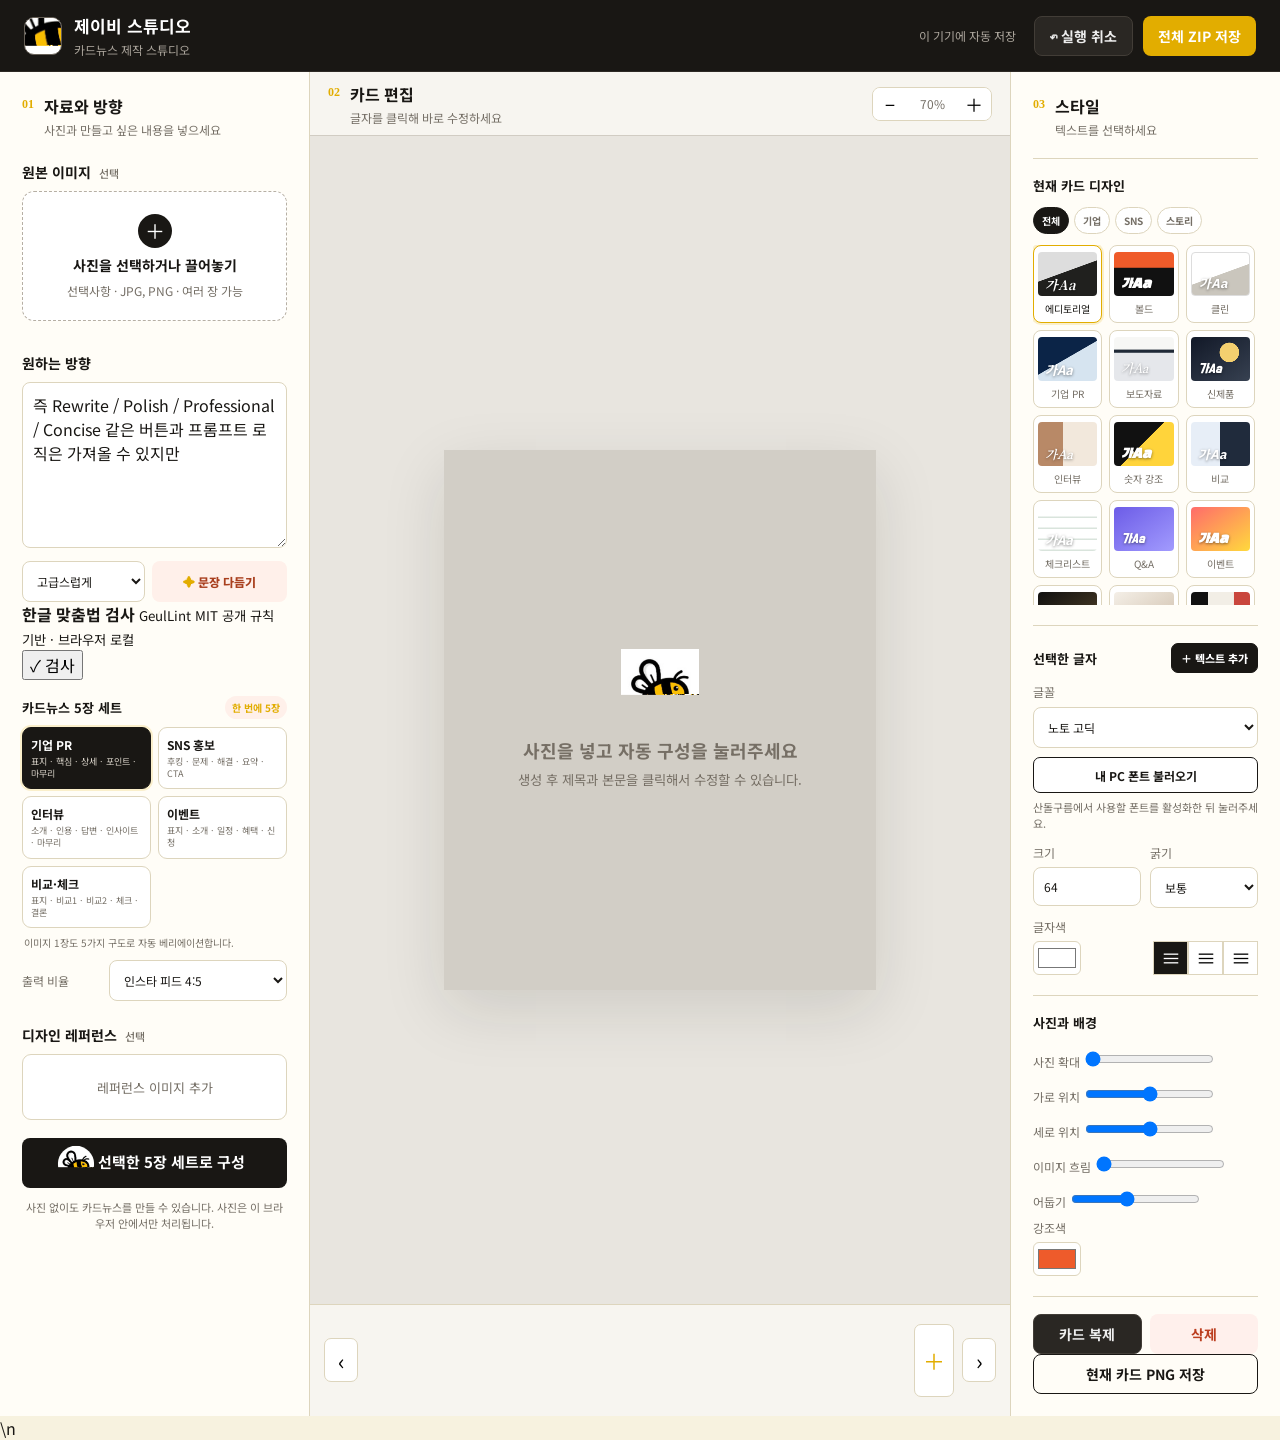
==== commit 345069c1: "Add Korean spell checker panel" ====
--- a/index.html
+++ b/index.html
@@ -11,7 +11,7 @@
   <link href="https://fonts.googleapis.com/css2?family=Black+Han+Sans&family=Do+Hyeon&family=Gowun+Batang:wght@400;700&family=IBM+Plex+Sans+KR:wght@400;600;700&family=Nanum+Myeongjo:wght@400;700;800&family=Noto+Sans+KR:wght@400;600;700;900&family=Noto+Serif+KR:wght@400;600;700;900&display=swap" rel="stylesheet" />
   <link rel="manifest" href="./manifest.webmanifest" />
   <link rel="icon" type="image/png" href="./logo-bee.png?v=2" />
-  <link rel="stylesheet" href="./app.css?v=20260922-set5a" />
+  <link rel="stylesheet" href="./app.css?v=20260923-spell1" />
 </head>
 <body>
   <header class="topbar">
@@ -52,6 +52,28 @@
         <button id="polishDirection" type="button"><span>✦</span> 문장 다듬기</button>
       </div>
       <button id="restoreDirection" class="restore-direction" type="button" hidden>원래 문장으로 되돌리기</button>
+
+      <div class="spell-checker">
+        <div class="spell-checker-head">
+          <div>
+            <strong>한글 맞춤법 검사</strong>
+            <small>GeulLint MIT 공개 규칙 기반 · 브라우저 로컬</small>
+          </div>
+          <button id="spellCheckBtn" type="button">✓ 검사</button>
+        </div>
+        <div id="spellPanel" class="spell-panel" hidden>
+          <div class="spell-summary">
+            <span id="spellStatus">검사 준비됨</span>
+            <a href="https://github.com/binibinibin123/geullint" target="_blank" rel="noreferrer">원본 프로젝트</a>
+          </div>
+          <div id="spellResults" class="spell-results"></div>
+          <div class="spell-actions">
+            <button id="spellApplyAll" type="button" disabled>안전한 수정 전체 적용</button>
+            <button id="spellRestore" type="button" disabled>검사 전 원문 복원</button>
+          </div>
+          <p class="spell-note">완전한 GeulLint WASM 엔진이 아니라 공개 규칙 카탈로그의 안전/검토 예시를 JB Studio용 경량 검사기로 이식한 기능입니다.</p>
+        </div>
+      </div>
 
       <div class="set-section">
         <div class="count-heading"><span>카드뉴스 5장 세트</span><small>한 번에 5장</small></div>
@@ -185,6 +207,6 @@
   </main>
 
   <div class="toast" id="toast" role="status"></div>
-  <script src="./app.js?v=20260922-set5b"></script>
+  <script src="./app.js?v=20260922-polish1"></script>\n  <script src="./spellcheck.js?v=20260923-spell1"></script>
 </body>
 </html>
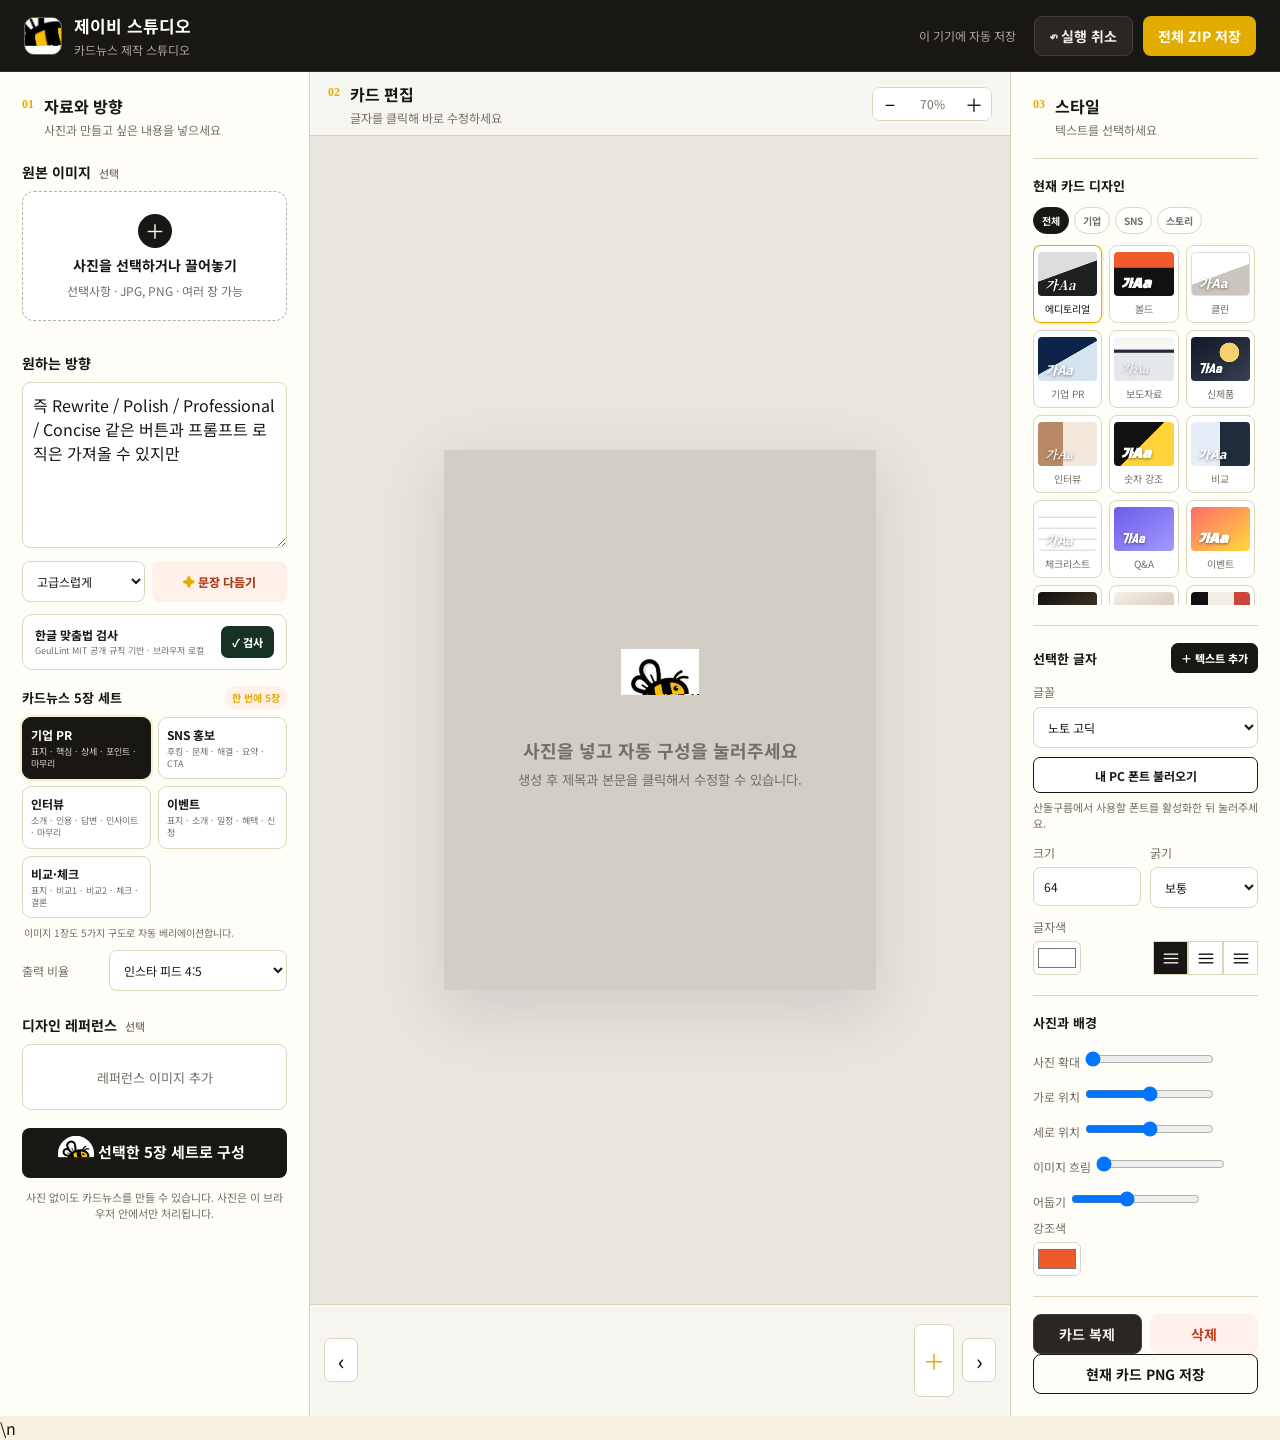
==== commit 2befe181: "Enable Korean browser spellcheck and refresh typo checker" ====
--- a/index.html
+++ b/index.html
@@ -40,7 +40,7 @@
       <div id="imageList" class="image-list"></div>
 
       <label class="field-label" for="directionInput">원하는 방향</label>
-      <textarea id="directionInput" rows="6" placeholder="예) 신제품 발표 현장을 소개하는 카드뉴스. 전문적이지만 어렵지 않게, 첫 장은 강한 제목으로 만들어줘.">즉 Rewrite / Polish / Professional / Concise 같은 버튼과 프롬프트 로직은 가져올 수 있지만</textarea>
+      <textarea id="directionInput" rows="6" spellcheck="true" lang="ko" placeholder="예) 신제품 발표 현장을 소개하는 카드뉴스. 전문적이지만 어렵지 않게, 첫 장은 강한 제목으로 만들어줘.">즉 Rewrite / Polish / Professional / Concise 같은 버튼과 프롬프트 로직은 가져올 수 있지만</textarea>
       <div class="wash-tools">
         <select id="toneSelect" aria-label="문장 톤">
           <option value="premium">고급스럽게</option>
@@ -207,6 +207,6 @@
   </main>
 
   <div class="toast" id="toast" role="status"></div>
-  <script src="./app.js?v=20260922-polish1"></script>\n  <script src="./spellcheck.js?v=20260923-spell1"></script>
+  <script src="./app.js?v=20260922-polish1"></script>\n  <script src="./spellcheck.js?v=20260923-spell2"></script>
 </body>
 </html>
--- a/app.css
+++ b/app.css
@@ -48,3 +48,19 @@
 
 /* Text-only card support */
 .stage-bg.text-only{transform:none!important}.thumb-text-only{position:absolute;inset:0;display:block}.thumb:has(.thumb-text-only) span{background:rgba(0,0,0,.45);border-radius:3px;padding:1px 3px}#imageZoom:disabled,#imageX:disabled,#imageY:disabled,#imageBlur:disabled{opacity:.38;cursor:not-allowed}
+
+/* Korean spell checker */
+.spell-checker{margin-top:12px;border:1px solid var(--line);border-radius:10px;background:#fff;overflow:hidden}
+.spell-checker-head{display:flex;align-items:center;justify-content:space-between;gap:10px;padding:11px 12px}
+.spell-checker-head>div{display:flex;flex-direction:column;gap:2px}.spell-checker-head strong{font-size:12px}.spell-checker-head small{font-size:9px;color:var(--muted);line-height:1.35}
+.spell-checker-head>button{border:0;border-radius:7px;background:#173222;color:#fff;font-size:11px;font-weight:800;padding:8px 11px;white-space:nowrap}
+.spell-panel{border-top:1px solid var(--line);padding:10px}.spell-summary{display:flex;align-items:center;justify-content:space-between;gap:8px;font-size:10px;color:var(--muted);margin-bottom:8px}
+.spell-summary a{color:#287047;text-decoration:none;font-weight:700;white-space:nowrap}.spell-results{display:flex;flex-direction:column;gap:7px;max-height:270px;overflow:auto}
+.spell-item{border:1px solid #e7e1d3;border-radius:8px;padding:9px;background:#fffdf8}.spell-item-head{display:flex;align-items:center;justify-content:space-between;gap:6px}
+.spell-item-head small{font-size:8px;color:#9a9488;overflow:hidden;text-overflow:ellipsis;white-space:nowrap}.spell-badge{font-size:8px;font-weight:800;border-radius:999px;padding:3px 6px}
+.spell-badge.safe{background:#e8f6ec;color:#287047}.spell-badge.review{background:#fff3d8;color:#8a6411}
+.spell-change{display:flex;align-items:center;gap:6px;margin:7px 0 4px;font-size:12px;flex-wrap:wrap}.spell-change del{color:#a34a3a}.spell-change b{color:#a9a197}.spell-change strong{color:#173222}
+.spell-message{font-size:10px;line-height:1.45;color:var(--muted);margin:0 0 7px}.spell-item>button{border:1px solid #b9cdbd;background:#f4fbf6;color:#245b31;border-radius:6px;padding:6px 8px;font-size:9px;font-weight:800}
+.spell-actions{display:grid;grid-template-columns:1.2fr 1fr;gap:6px;margin-top:9px}.spell-actions button{border:1px solid var(--line);background:#fff;border-radius:7px;min-height:34px;font-size:9px;font-weight:800;color:var(--ink)}
+.spell-actions button:first-child{background:#173222;color:#fff;border-color:#173222}.spell-actions button:disabled{opacity:.38;cursor:not-allowed}.spell-empty{font-size:10px;line-height:1.5;color:#287047;margin:4px 0}
+.spell-note{font-size:8px;line-height:1.45;color:#999186;margin:8px 1px 0}
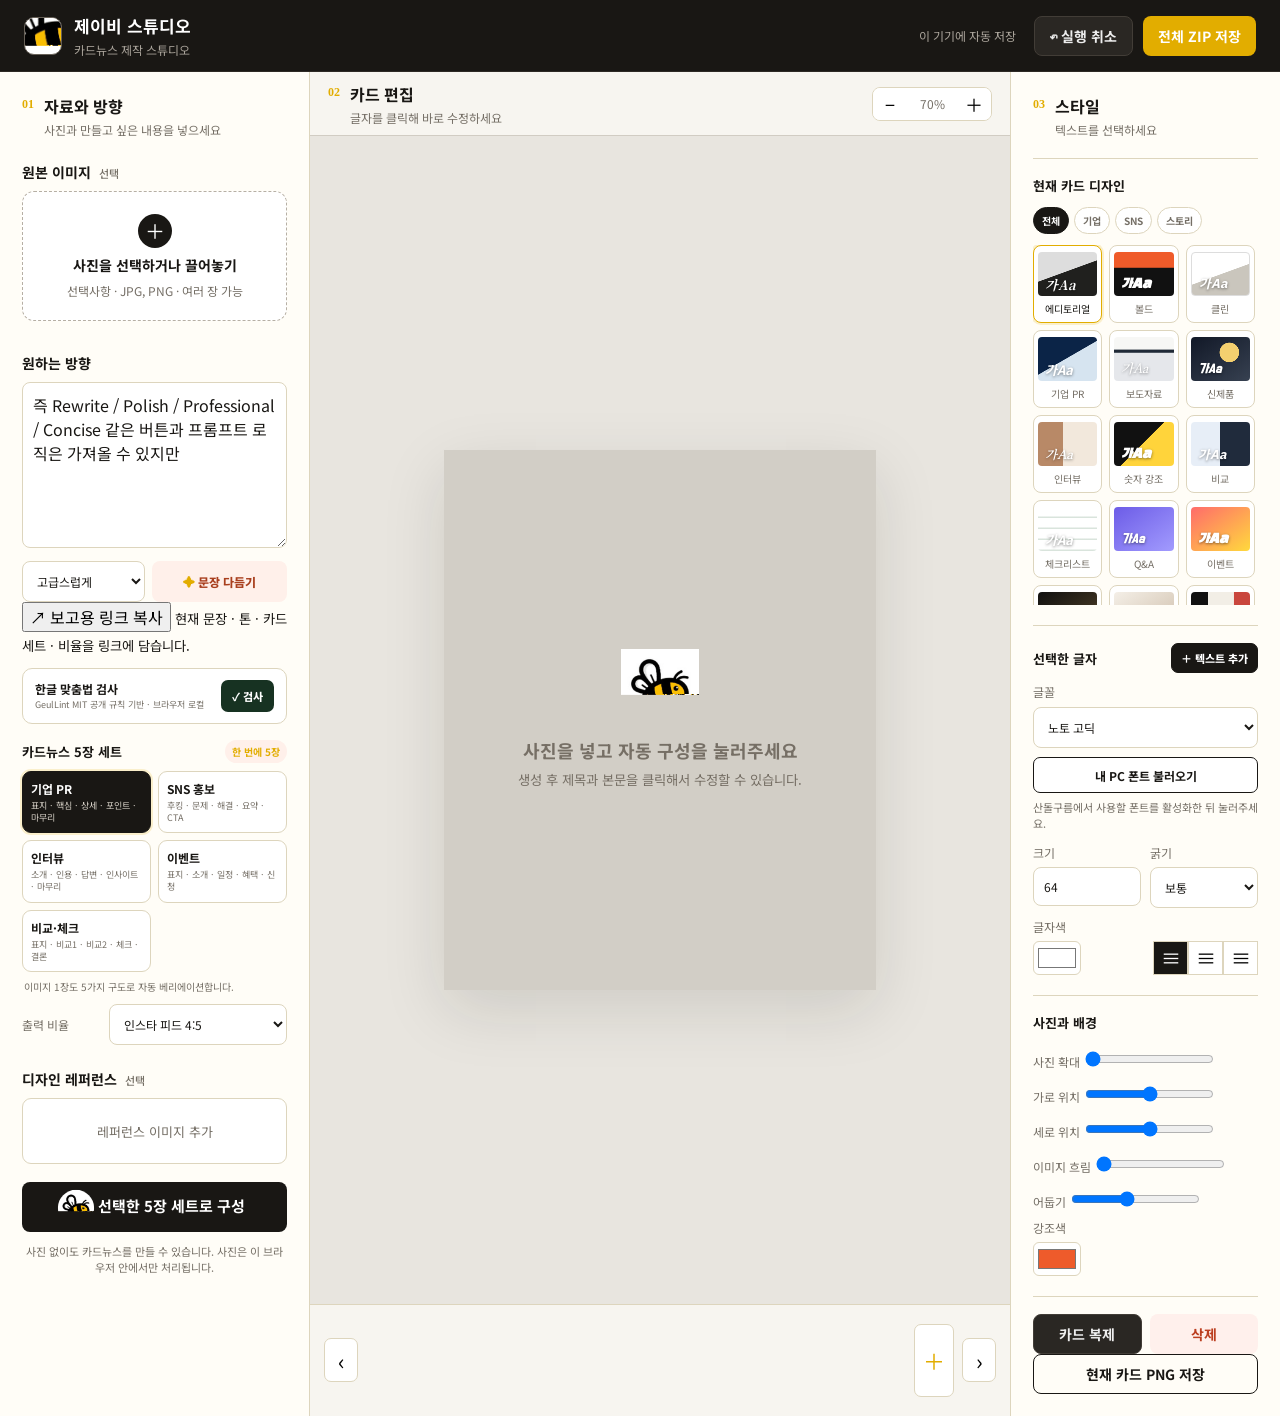
==== commit 051a84e2: "Add report link copy UI" ====
--- a/index.html
+++ b/index.html
@@ -11,7 +11,7 @@
   <link href="https://fonts.googleapis.com/css2?family=Black+Han+Sans&family=Do+Hyeon&family=Gowun+Batang:wght@400;700&family=IBM+Plex+Sans+KR:wght@400;600;700&family=Nanum+Myeongjo:wght@400;700;800&family=Noto+Sans+KR:wght@400;600;700;900&family=Noto+Serif+KR:wght@400;600;700;900&display=swap" rel="stylesheet" />
   <link rel="manifest" href="./manifest.webmanifest" />
   <link rel="icon" type="image/png" href="./logo-bee.png?v=2" />
-  <link rel="stylesheet" href="./app.css?v=20260923-spell1" />
+  <link rel="stylesheet" href="./app.css?v=20260923-report1" />
 </head>
 <body>
   <header class="topbar">
@@ -52,6 +52,15 @@
         <button id="polishDirection" type="button"><span>✦</span> 문장 다듬기</button>
       </div>
       <button id="restoreDirection" class="restore-direction" type="button" hidden>원래 문장으로 되돌리기</button>
+
+      <div class="report-share">
+        <button id="copyReportLink" type="button"><span>↗</span> 보고용 링크 복사</button>
+        <small>현재 문장 · 톤 · 카드 세트 · 비율을 링크에 담습니다.</small>
+      </div>
+      <div id="reportLoaded" class="report-loaded" hidden>
+        <strong>보고용 링크로 불러온 문장</strong>
+        <span>링크를 받은 사람이 이 내용을 바로 확인할 수 있습니다.</span>
+      </div>
 
       <div class="spell-checker">
         <div class="spell-checker-head">
@@ -207,6 +216,7 @@
   </main>
 
   <div class="toast" id="toast" role="status"></div>
-  <script src="./app.js?v=20260922-polish1"></script>\n  <script src="./spellcheck.js?v=20260923-spell2"></script>
+  <script src="./app.js?v=20260923-report1"></script>
+  <script src="./spellcheck.js?v=20260923-spell2"></script>
 </body>
 </html>
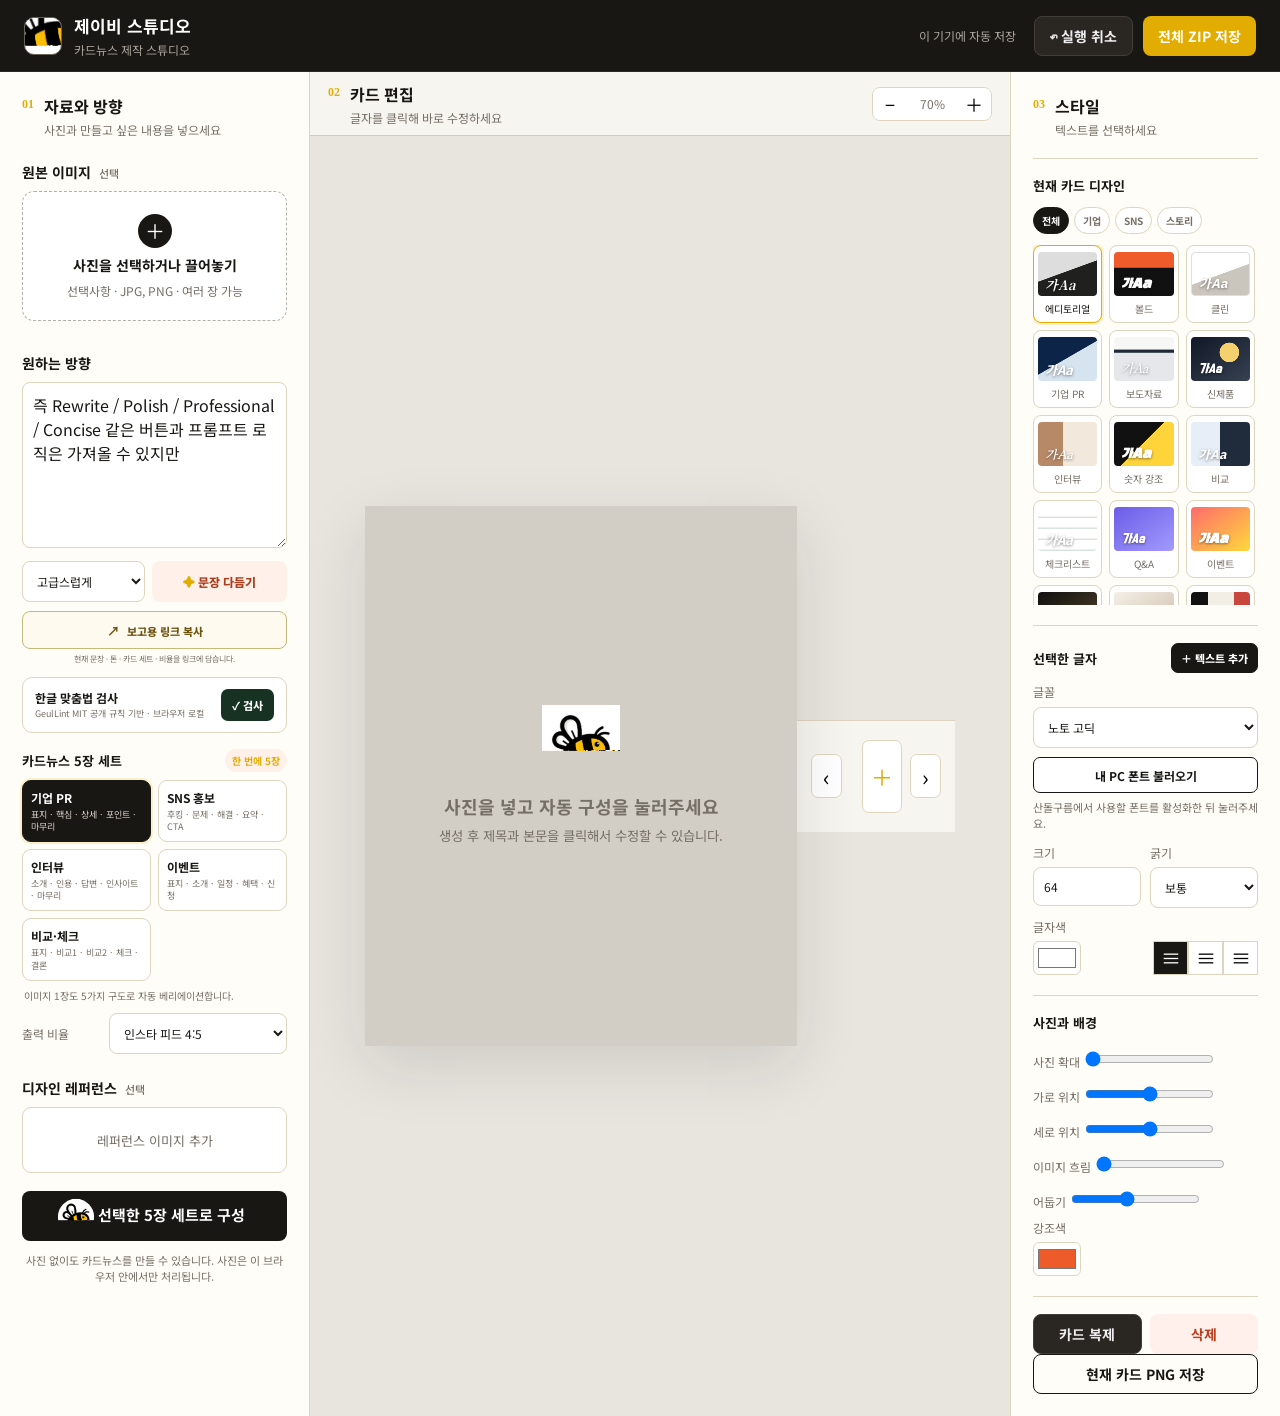
==== commit 946b305c: "Move card navigator directly under preview" ====
--- a/index.html
+++ b/index.html
@@ -11,7 +11,7 @@
   <link href="https://fonts.googleapis.com/css2?family=Black+Han+Sans&family=Do+Hyeon&family=Gowun+Batang:wght@400;700&family=IBM+Plex+Sans+KR:wght@400;600;700&family=Nanum+Myeongjo:wght@400;700;800&family=Noto+Sans+KR:wght@400;600;700;900&family=Noto+Serif+KR:wght@400;600;700;900&display=swap" rel="stylesheet" />
   <link rel="manifest" href="./manifest.webmanifest" />
   <link rel="icon" type="image/png" href="./logo-bee.png?v=2" />
-  <link rel="stylesheet" href="./app.css?v=20260923-report1" />
+  <link rel="stylesheet" href="./app.css?v=20260923-stripup1" />
 </head>
 <body>
   <header class="topbar">
@@ -127,12 +127,12 @@
             </div>
           </div>
         </div>
-      </div>
-      <div class="page-strip">
-        <button id="prevPage" class="strip-nav" aria-label="이전 카드">‹</button>
-        <div id="thumbnails" class="thumbnails"></div>
-        <button id="addPage" class="add-page" title="카드 추가">＋</button>
-        <button id="nextPage" class="strip-nav" aria-label="다음 카드">›</button>
+        <div class="page-strip">
+          <button id="prevPage" class="strip-nav" aria-label="이전 카드">‹</button>
+          <div id="thumbnails" class="thumbnails"></div>
+          <button id="addPage" class="add-page" title="카드 추가">＋</button>
+          <button id="nextPage" class="strip-nav" aria-label="다음 카드">›</button>
+        </div>
       </div>
     </section>
 
--- a/app.css
+++ b/app.css
@@ -64,3 +64,10 @@
 .spell-actions{display:grid;grid-template-columns:1.2fr 1fr;gap:6px;margin-top:9px}.spell-actions button{border:1px solid var(--line);background:#fff;border-radius:7px;min-height:34px;font-size:9px;font-weight:800;color:var(--ink)}
 .spell-actions button:first-child{background:#173222;color:#fff;border-color:#173222}.spell-actions button:disabled{opacity:.38;cursor:not-allowed}.spell-empty{font-size:10px;line-height:1.5;color:#287047;margin:4px 0}
 .spell-note{font-size:8px;line-height:1.45;color:#999186;margin:8px 1px 0}
+
+/* Report share link */
+.report-share{display:grid;grid-template-columns:1fr;gap:5px;margin-top:9px}
+.report-share button{width:100%;border:1px solid #c7b979;border-radius:8px;background:#fffaf0;color:#6e5410;min-height:38px;font-size:11px;font-weight:800}
+.report-share button span{font-size:13px;margin-right:4px}.report-share small{font-size:8px;line-height:1.35;color:var(--muted);text-align:center}
+.report-loaded{margin-top:8px;border:1px solid #b9cdbd;border-radius:8px;background:#f3faf5;padding:9px 10px;display:flex;flex-direction:column;gap:2px}
+.report-loaded[hidden]{display:none}.report-loaded strong{font-size:10px;color:#245b31}.report-loaded span{font-size:8px;line-height:1.4;color:#5b7561}
